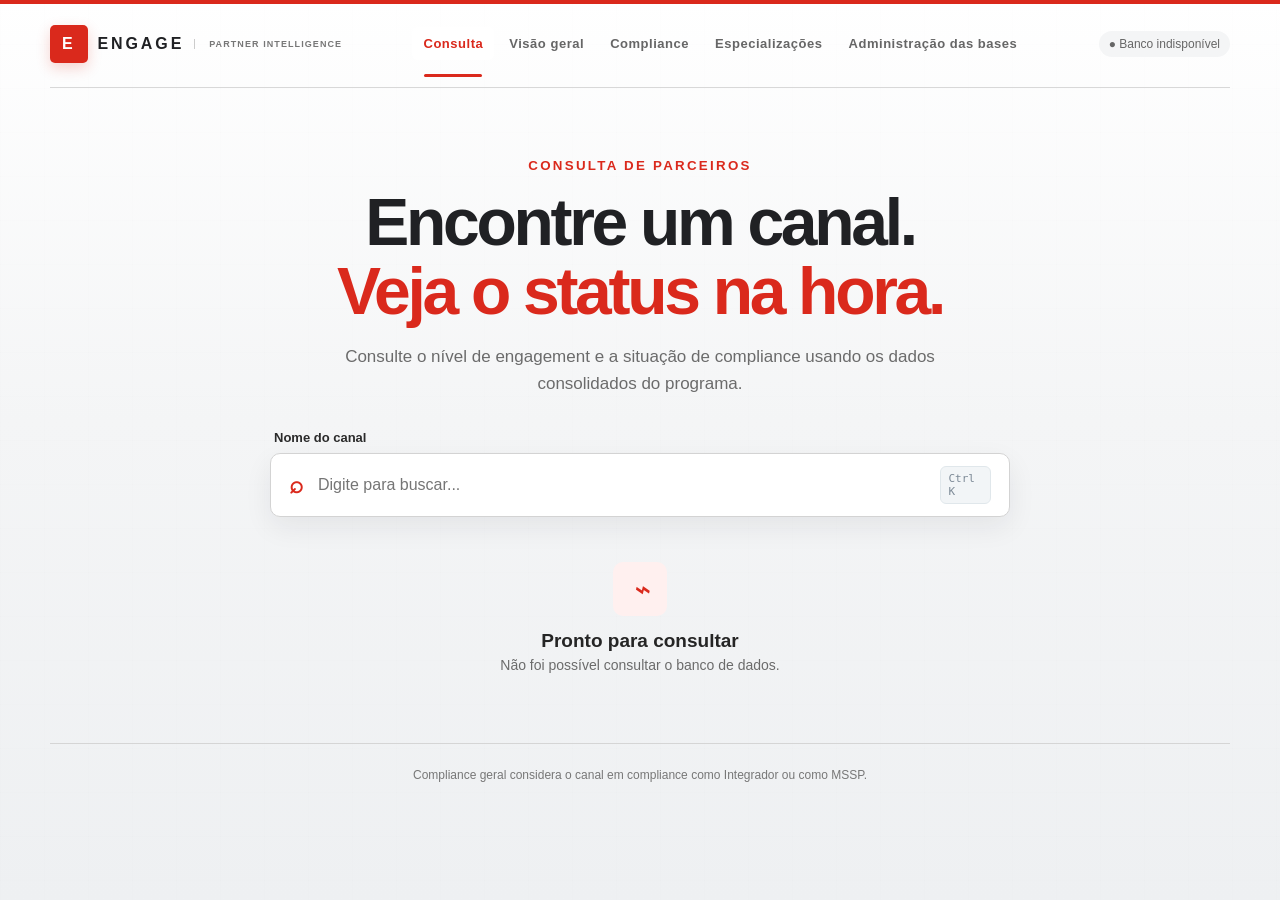
==== FTNT-Engage/index.html @ 1f42de80 "Beta validada inicial do Engage Partner Intelligence" ====
﻿<!doctype html><html lang="pt-BR"><head><meta charset="UTF-8"><meta name="viewport" content="width=device-width,initial-scale=1"><title>Engage | Consulta de Canal</title><link rel="stylesheet" href="styles.css"><link rel="stylesheet" href="fortinet-theme.css"></head><body><div class="shell"><header><b><i>E</i> ENGAGE</b><nav class="top-nav"><a class="active" href="index.html">Consulta</a><a href="visao-geral.html">Visão geral</a><a href="compliance.html">Compliance</a><a href="especializacoes.html">Especializações</a><a href="bases.html">Administração das bases</a></nav><span id="periodBadge">● Carregando base...</span></header><main><section class="hero"><small>CONSULTA DE PARCEIROS</small><h1>Encontre um canal.<br><em>Veja o status na hora.</em></h1><p>Consulte o nível de engagement e a situação de compliance usando os dados consolidados do programa.</p><div class="search" id="searchWrap"><label for="q">Nome do canal</label><div><strong>⌕</strong><input id="q" autocomplete="off" placeholder="Digite para buscar..."><kbd>Ctrl K</kbd></div><aside id="suggestions" hidden></aside></div></section><section id="result" class="result" hidden><div class="result-head"><div><small>RESULTADO DA CONSULTA</small><h2 id="name"></h2></div><button id="clear">Nova consulta</button></div><div class="primary"><article><label>Nível de engagement</label><h3 id="level"></h3><i></i></article><article id="complianceCard" class="compliance"><label>Compliance geral</label><h3><b id="icon"></b><span id="compliance"></span></h3><p id="description"></p></article></div><div class="details"><article><label>Compliance Integrador</label><b id="integrator"></b></article><article><label>Conta MSSP</label><b id="msspAccount"></b></article><article><label>Compliance MSSP</label><b id="mssp"></b></article><article><label>Responsável</label><b id="owner"></b></article></div><section class="specializations"><div class="specializations-head"><div><small>ESPECIALIZAÇÕES</small><h3>Status das especializações</h3></div><b id="specializationSummary"></b></div><div id="specializationGrid" class="specialization-grid"></div><div id="specializationEmpty" class="specialization-empty" hidden>Sem dados de especialização nesta base.</div></section></section><section id="empty" class="empty"><i>⌁</i><h2>Pronto para consultar</h2><p id="emptyMessage">Carregando dados do SQLite...</p></section></main><footer>Compliance geral considera o canal em compliance como Integrador ou como MSSP.</footer></div><script src="dashboard-data.js"></script><script src="app.js"></script></body></html>
---- FTNT-Engage/styles.css ----
:root{--navy:#123653;--ink:#13283f;--muted:#6d7b8b;--teal:#00a78e;--line:#dce6ec;--red:#d94b4b}*{box-sizing:border-box}body{margin:0;font-family:Arial,sans-serif;color:var(--ink);background:radial-gradient(circle at 50% 0,#fff,#eef4f7);min-height:100vh}body:before{content:"";position:fixed;inset:0;pointer-events:none;opacity:.35;background-image:linear-gradient(#1236530b 1px,transparent 1px),linear-gradient(90deg,#1236530b 1px,transparent 1px);background-size:36px 36px}.shell{position:relative;width:min(1100px,calc(100% - 36px));margin:auto}header{height:84px;display:flex;align-items:center;justify-content:space-between;border-bottom:1px solid var(--line);color:var(--navy);letter-spacing:.12em}header b{display:flex;align-items:center;gap:10px}header i{font-style:normal;color:#fff;background:var(--navy);padding:9px 11px;border-radius:10px 10px 10px 3px}header span{font-size:12px;color:var(--muted);letter-spacing:0}.hero{max-width:740px;margin:68px auto 45px;text-align:center}.hero small,.result small{color:var(--teal);font-weight:bold;letter-spacing:.17em}.hero h1{margin:14px 0 18px;font-size:clamp(40px,6vw,66px);line-height:1.04;letter-spacing:-.05em;color:var(--navy)}.hero h1 em{font-style:normal;color:#6a8296}.hero>p{max-width:610px;margin:0 auto 32px;color:var(--muted);font-size:17px;line-height:1.6}.search{position:relative;text-align:left;z-index:3}.search label{display:block;margin:0 0 8px 4px;font-size:13px;font-weight:bold}.search>div{height:64px;display:flex;align-items:center;gap:13px;padding:0 18px;background:#fff;border:1px solid #ccd8e1;border-radius:16px;box-shadow:0 14px 35px #23415f1a}.search:focus-within>div{border-color:var(--teal);box-shadow:0 0 0 4px #00a78e1f,0 14px 35px #23415f1a}.search input{width:100%;border:0;outline:0;font-size:16px;color:var(--ink)}.search strong{font-size:24px;color:#8291a1}.search kbd{font-size:11px;color:#7c8996;background:#f2f5f7;border:1px solid #e0e7eb;padding:5px 7px;border-radius:6px}.search aside{position:absolute;top:94px;left:0;right:0;max-height:310px;overflow:auto;padding:8px;background:#fff;border:1px solid var(--line);border-radius:14px;box-shadow:0 25px 60px #19355224}.suggestion{width:100%;display:flex;justify-content:space-between;gap:15px;padding:12px 14px;border:0;border-radius:9px;background:#fff;text-align:left;color:var(--ink);cursor:pointer}.suggestion:hover,.suggestion.active{background:#edf5f8}.suggestion small{color:var(--muted);white-space:nowrap}.result{max-width:960px;margin:0 auto 65px;padding:30px;background:#fffffff2;border:1px solid var(--line);border-radius:24px;box-shadow:0 25px 60px #1935521f;animation:up .35s ease}@keyframes up{from{opacity:0;transform:translateY(12px)}}.result-head{display:flex;justify-content:space-between;gap:20px;margin-bottom:22px}.result h2{margin:7px 0 0;color:var(--navy);font-size:24px}.result-head button{align-self:start;padding:10px 14px;border:1px solid var(--line);border-radius:10px;background:#fff;color:var(--navy);font-weight:bold;cursor:pointer}.primary,.details{display:grid;gap:15px}.primary{grid-template-columns:.9fr 1.1fr}.primary article{min-height:178px;padding:23px;border:1px solid var(--line);border-radius:18px;background:#fff}.primary label,.details label{color:var(--muted);font-size:12px;font-weight:bold;text-transform:uppercase;letter-spacing:.05em}.primary h3{margin:34px 0 0;font-size:34px;color:var(--navy)}.primary>article>i{display:block;width:45px;height:4px;margin-top:11px;background:var(--teal);border-radius:4px}.primary .compliance{background:#e6f7f3;border-color:#bce9df}.compliance h3{display:flex;align-items:center;gap:12px;color:#087565}.compliance h3 b{display:grid;place-items:center;width:35px;height:35px;border-radius:50%;background:var(--teal);color:white;font-size:18px}.compliance p{margin-left:48px;color:#3f6f68;font-size:14px}.compliance.negative{background:#fff0ef;border-color:#f1c9c6}.compliance.negative h3{color:#b93b3b}.compliance.negative h3 b{background:var(--red)}.compliance.negative p{color:#8e5b58}.details{grid-template-columns:repeat(4,1fr);margin-top:15px}.details article{min-height:110px;padding:18px;display:flex;flex-direction:column;justify-content:space-between;background:#f6f9fa;border:1px solid #e2e9ee;border-radius:14px}.details b{color:var(--navy);font-size:16px}.details b.yes{color:#087565}.details b.no{color:#b93b3b}.empty{text-align:center;color:var(--muted);margin:10px auto 70px}.empty>i{display:grid;place-items:center;width:54px;height:54px;margin:auto;background:#e6f7f3;color:var(--teal);border-radius:16px;font-size:29px}.empty h2{margin:14px 0 5px;color:var(--navy);font-size:19px}.empty p{margin:0;font-size:14px}footer{height:64px;display:grid;place-items:center;border-top:1px solid var(--line);color:#8593a0;font-size:12px}[hidden]{display:none!important}@media(max-width:720px){header span{display:none}.hero{margin-top:45px}.hero h1{font-size:39px}.hero>p{font-size:15px}.result{padding:21px}.primary{grid-template-columns:1fr}.details{grid-template-columns:1fr 1fr}}@media(max-width:450px){.details{grid-template-columns:1fr}.search kbd{display:none}.result-head{display:grid}.primary article{min-height:150px}}
.specializations{margin-top:26px;padding-top:24px;border-top:1px solid var(--line)}.specializations-head{display:flex;align-items:end;justify-content:space-between;gap:18px;margin-bottom:14px}.specializations-head h3{margin:5px 0 0;color:var(--navy);font-size:20px}.specializations-head>b{color:var(--teal);font-size:14px}.specialization-grid{display:grid;grid-template-columns:repeat(2,1fr);gap:10px}.specialization-grid article{display:flex;align-items:center;justify-content:space-between;gap:15px;min-height:62px;padding:14px 16px;border:1px solid #e2e9ee;border-radius:12px;background:#f6f9fa}.specialization-grid span{color:var(--navy);font-size:14px;font-weight:bold}.specialization-grid b{white-space:nowrap;font-size:12px}.specialization-grid .eligible{background:#e6f7f3;border-color:#bce9df}.specialization-grid .eligible b{color:#087565}.specialization-grid .not-eligible b{color:#7e8b98}.specialization-empty{padding:22px;border:1px dashed #cbd7df;border-radius:12px;background:#f7f9fa;color:var(--muted);text-align:center;font-size:14px}@media(max-width:650px){.specialization-grid{grid-template-columns:1fr}.specializations-head{align-items:start;flex-direction:column}}
---- FTNT-Engage/fortinet-theme.css ----
﻿:root{--fortinet-red:#da291c;--fortinet-red-dark:#b51f16;--fortinet-black:#202124;--fortinet-graphite:#343434;--fortinet-gray:#6b6b6b;--fortinet-light:#f4f5f6;--fortinet-border:#dedede;--navy:#252525;--ink:#2b2b2b;--muted:#6b6b6b;--teal:#da291c;--line:#dedede;--red:#c62828;--amber:#c47a00}
html{background:#f3f4f5}body{background:linear-gradient(180deg,#fff 0,#f4f5f6 420px,#eef0f2 100%);font-family:Arial,"Helvetica Neue",sans-serif}body:before{opacity:.18;background-image:linear-gradient(#2b2b2b0a 1px,transparent 1px),linear-gradient(90deg,#2b2b2b0a 1px,transparent 1px);background-size:44px 44px}body:after{content:"";position:fixed;z-index:50;top:0;left:0;right:0;height:4px;background:var(--fortinet-red)}.shell{width:min(1180px,calc(100% - 40px))}header{height:88px;border-bottom:1px solid #d8d8d8;color:var(--fortinet-black)}header>b{font-size:16px;letter-spacing:.18em}header i{background:var(--fortinet-red);border-radius:5px;padding:10px 12px;box-shadow:0 5px 14px #da291c35}header>b:after{content:"PARTNER INTELLIGENCE";padding-left:14px;border-left:1px solid #ccc;color:#777;font-size:9px;letter-spacing:.12em}.top-nav a{position:relative;border-radius:6px;color:#666;letter-spacing:.04em}.top-nav a:hover{color:var(--fortinet-red);background:#fff3f2;box-shadow:none}.top-nav a.active{color:var(--fortinet-red);background:#fff;box-shadow:none}.top-nav a.active:after{content:"";position:absolute;left:12px;right:12px;bottom:-17px;height:3px;background:var(--fortinet-red);border-radius:3px}header>span{padding:6px 10px;border-radius:20px;background:#f4f5f6;color:#666}.hero small,.result small,.page-title small,.upload-heading small{color:var(--fortinet-red)!important}.hero h1,.page-title h1{color:var(--fortinet-black)}.hero h1 em{color:var(--fortinet-red)}.search>div{border-radius:10px;border-color:#d3d3d3;box-shadow:0 10px 28px #20212412}.search:focus-within>div{border-color:var(--fortinet-red);box-shadow:0 0 0 4px #da291c18,0 12px 30px #20212414}.search strong{color:var(--fortinet-red)}.suggestion:hover,.suggestion.active{background:#fff1f0}.result,.metric-grid article,.panel,.source-grid>article,.notice,.upload-panel,.history-panel{border-color:#ddd!important;border-radius:12px!important;box-shadow:0 10px 28px #2021240d!important}.result{border-top:4px solid var(--fortinet-red)!important}.result-head button{border-color:#d6d6d6;color:#444}.result-head button:hover{border-color:var(--fortinet-red);color:var(--fortinet-red)}.primary>article,.details article{border-radius:10px}.primary>article:first-child>i{background:var(--fortinet-red)}.primary .compliance:not(.negative) h3 b{background:#138a63}.empty>i{background:#fff0ef;color:var(--fortinet-red);border-radius:10px}.specialization-grid article{border-radius:8px}footer{color:#777;border-top-color:#d5d5d5}.dashboard-page{max-width:1040px}.owner-filter{border-radius:10px;border-color:#d7d7d7;box-shadow:0 6px 18px #2021240a}.owner-filter select{border-radius:6px;background:#fafafa;border-color:#d0d0d0}.owner-filter select:focus{border-color:var(--fortinet-red);box-shadow:0 0 0 3px #da291c18}.metric-grid article:not(.positive):not(.negative):not(.attention){border-top:3px solid var(--fortinet-red)!important}.metric-grid strong{color:var(--fortinet-black)}.metric-grid .positive{background:#edf8f4;border-color:#c6e7da!important}.metric-grid .negative{background:#fff1f0;border-color:#efc8c4!important}.metric-grid .negative strong{color:#c62828}.metric-grid .attention{background:#fff8e9;border-color:#ecd9aa!important}.panel h2,.source-grid h2,.history-head h2{color:var(--fortinet-black)}.panel h2:before,.history-head h2:before{content:"";display:inline-block;width:4px;height:17px;margin-right:9px;border-radius:2px;background:var(--fortinet-red);vertical-align:-2px}.bar-row i{height:8px;background:#e5e6e7}.bar-row i b{background:linear-gradient(90deg,var(--fortinet-red-dark),var(--fortinet-red))}.action-panel a,.primary-link{color:var(--fortinet-red)}.source-head i{background:var(--fortinet-red);border-radius:6px}.upload-heading>b{background:#fff0ef;color:var(--fortinet-red)}.upload-actions button{background:var(--fortinet-red);border-radius:6px}.upload-actions button:hover{background:var(--fortinet-red-dark)}.history-head button{border-radius:6px}.file-box{border-radius:9px}.file-box:hover{border-color:var(--fortinet-red);background:#fff7f6}.file-box i{background:var(--fortinet-red);border-radius:6px}.drilldown{background:#161616a8}.drilldown-card{border-radius:12px;border-top:4px solid var(--fortinet-red)}.drilldown-head small{color:var(--fortinet-red)}.drilldown-head button{border-radius:6px}.drilldown-list a{border-radius:7px}.drilldown-list a:hover{border-color:#e4a39d;background:#fff5f4}.delete-import{border-radius:6px}.meta-rule{border-left:4px solid var(--fortinet-red)}
@media(max-width:1000px){.top-nav a.active:after{bottom:-9px}header>b:after{display:none}}
@media(max-width:800px){.owner-filter{align-items:stretch;flex-direction:column}.owner-filter select{min-width:0;width:100%}.owner-filter span{margin-left:0}.dashboard-page{max-width:100%}}
.dashboard-filter{display:grid;align-items:end;gap:12px 14px}.dashboard-filter.three-fields{grid-template-columns:110px 120px minmax(260px,1fr)}.dashboard-filter.four-fields{grid-template-columns:110px 120px minmax(260px,1fr) 190px}.dashboard-filter .filter-field{display:grid;gap:6px;min-width:0}.dashboard-filter .filter-field label{color:var(--ink);font-size:11px;font-weight:bold}.dashboard-filter .filter-field select{width:100%;min-width:0;margin:0}.dashboard-filter .filter-context{grid-column:1/-1;margin:2px 0 0;padding-top:11px;border-top:1px solid var(--line);color:var(--muted);font-size:11px;text-align:left}@media(max-width:900px){.dashboard-filter.three-fields,.dashboard-filter.four-fields{grid-template-columns:1fr 1fr}.dashboard-filter .owner-field{grid-column:1/-1}}@media(max-width:560px){.dashboard-filter.three-fields,.dashboard-filter.four-fields{grid-template-columns:1fr}.dashboard-filter .owner-field{grid-column:auto}}
.top-nav{display:flex;align-items:center;gap:4px}.top-nav a{padding:9px 11px;font-size:13px;font-weight:bold;text-decoration:none;white-space:nowrap}@media(max-width:1000px){header{height:auto;min-height:84px;flex-wrap:wrap;padding:14px 0}.top-nav{order:3;width:100%;overflow-x:auto;padding-top:8px;border-top:1px solid var(--line)}.top-nav a.active:after{bottom:-9px}}
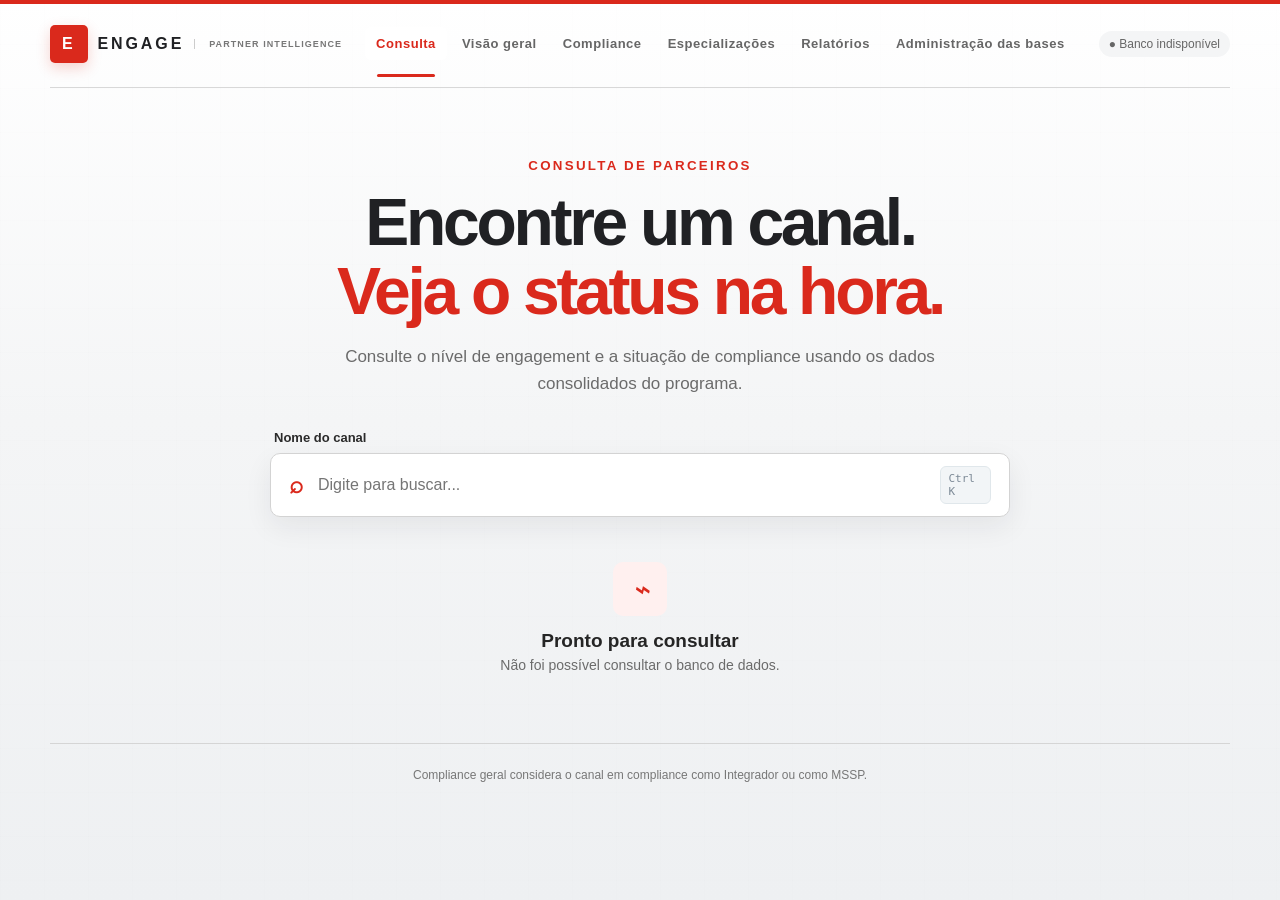
==== commit 00c0073b: "Adiciona relatórios PPTX por Account Owner" ====
--- a/FTNT-Engage/index.html
+++ b/FTNT-Engage/index.html
@@ -1,3 +1 @@
-﻿<!doctype html><html lang="pt-BR"><head><meta charset="UTF-8"><meta name="viewport" content="width=device-width,initial-scale=1"><title>Engage | Consulta de Canal</title><link rel="stylesheet" href="styles.css"><link rel="stylesheet" href="fortinet-theme.css"></head><body><div class="shell"><header><b><i>E</i> ENGAGE</b><nav class="top-nav"><a class="active" href="index.html">Consulta</a><a href="visao-geral.html">Visão geral</a><a href="compliance.html">Compliance</a><a href="especializacoes.html">Especializações</a><a href="bases.html">Administração das bases</a></nav><span id="periodBadge">● Carregando base...</span></header><main><section class="hero"><small>CONSULTA DE PARCEIROS</small><h1>Encontre um canal.<br><em>Veja o status na hora.</em></h1><p>Consulte o nível de engagement e a situação de compliance usando os dados consolidados do programa.</p><div class="search" id="searchWrap"><label for="q">Nome do canal</label><div><strong>⌕</strong><input id="q" autocomplete="off" placeholder="Digite para buscar..."><kbd>Ctrl K</kbd></div><aside id="suggestions" hidden></aside></div></section><section id="result" class="result" hidden><div class="result-head"><div><small>RESULTADO DA CONSULTA</small><h2 id="name"></h2></div><button id="clear">Nova consulta</button></div><div class="primary"><article><label>Nível de engagement</label><h3 id="level"></h3><i></i></article><article id="complianceCard" class="compliance"><label>Compliance geral</label><h3><b id="icon"></b><span id="compliance"></span></h3><p id="description"></p></article></div><div class="details"><article><label>Compliance Integrador</label><b id="integrator"></b></article><article><label>Conta MSSP</label><b id="msspAccount"></b></article><article><label>Compliance MSSP</label><b id="mssp"></b></article><article><label>Responsável</label><b id="owner"></b></article></div><section class="specializations"><div class="specializations-head"><div><small>ESPECIALIZAÇÕES</small><h3>Status das especializações</h3></div><b id="specializationSummary"></b></div><div id="specializationGrid" class="specialization-grid"></div><div id="specializationEmpty" class="specialization-empty" hidden>Sem dados de especialização nesta base.</div></section></section><section id="empty" class="empty"><i>⌁</i><h2>Pronto para consultar</h2><p id="emptyMessage">Carregando dados do SQLite...</p></section></main><footer>Compliance geral considera o canal em compliance como Integrador ou como MSSP.</footer></div><script src="dashboard-data.js"></script><script src="app.js"></script></body></html>
-
-
+<!doctype html><html lang="pt-BR"><head><meta charset="UTF-8"><meta name="viewport" content="width=device-width,initial-scale=1"><title>Engage | Consulta de Canal</title><link rel="stylesheet" href="styles.css"><link rel="stylesheet" href="fortinet-theme.css"></head><body><div class="shell"><header><b><i>E</i> ENGAGE</b><nav class="top-nav"><a class="active" href="index.html">Consulta</a><a href="visao-geral.html">Visão geral</a><a href="compliance.html">Compliance</a><a href="especializacoes.html">Especializações</a><a href="relatorios.html">Relatórios</a><a href="bases.html">Administração das bases</a></nav><span id="periodBadge">● Carregando base...</span></header><main><section class="hero"><small>CONSULTA DE PARCEIROS</small><h1>Encontre um canal.<br><em>Veja o status na hora.</em></h1><p>Consulte o nível de engagement e a situação de compliance usando os dados consolidados do programa.</p><div class="search" id="searchWrap"><label for="q">Nome do canal</label><div><strong>⌕</strong><input id="q" autocomplete="off" placeholder="Digite para buscar..."><kbd>Ctrl K</kbd></div><aside id="suggestions" hidden></aside></div></section><section id="result" class="result" hidden><div class="result-head"><div><small>RESULTADO DA CONSULTA</small><h2 id="name"></h2></div><div class="result-actions"><button id="exportPng" type="button">Exportar PNG</button><button id="exportPptx" type="button" class="primary-export">Exportar PPTX</button><button id="clear" type="button">Nova consulta</button></div></div><div class="primary"><article><label>Nível de engagement</label><h3 id="level"></h3><i></i></article><article id="complianceCard" class="compliance"><label>Compliance geral</label><h3><b id="icon"></b><span id="compliance"></span></h3><p id="description"></p></article></div><div class="details"><article><label>Compliance Integrador</label><b id="integrator"></b></article><article><label>Conta MSSP</label><b id="msspAccount"></b></article><article><label>Compliance MSSP</label><b id="mssp"></b></article><article><label>Responsável</label><b id="owner"></b></article></div><section class="specializations"><div class="specializations-head"><div><small>ESPECIALIZAÇÕES</small><h3>Status das especializações</h3></div><b id="specializationSummary"></b></div><div id="specializationGrid" class="specialization-grid"></div><div id="specializationEmpty" class="specialization-empty" hidden>Sem dados de especialização nesta base.</div></section><article id="pendingSummary" class="pending-summary"><div class="pending-summary-head"><label>Pendências</label><strong id="pendingSummaryStatus"></strong></div><div id="pendingSummaryItems" class="pending-summary-items"></div></article><article id="certificationSummary" class="certification-summary"><div class="certification-summary-head"><label>Certificações existentes</label><strong id="certificationSummaryStatus"></strong></div><div id="certificationSummaryItems" class="certification-summary-items"></div></article></section><section id="empty" class="empty"><i>⌁</i><h2>Pronto para consultar</h2><p id="emptyMessage">Carregando dados do SQLite...</p></section></main><footer>Compliance geral considera o canal em compliance como Integrador ou como MSSP.</footer></div><script src="dashboard-data.js"></script><script src="app.js"></script><script src="vendor/pptxgen.bundle.js"></script><script src="export-result.js"></script></body></html>
--- a/FTNT-Engage/styles.css
+++ b/FTNT-Engage/styles.css
@@ -1,2 +1,5 @@
 :root{--navy:#123653;--ink:#13283f;--muted:#6d7b8b;--teal:#00a78e;--line:#dce6ec;--red:#d94b4b}*{box-sizing:border-box}body{margin:0;font-family:Arial,sans-serif;color:var(--ink);background:radial-gradient(circle at 50% 0,#fff,#eef4f7);min-height:100vh}body:before{content:"";position:fixed;inset:0;pointer-events:none;opacity:.35;background-image:linear-gradient(#1236530b 1px,transparent 1px),linear-gradient(90deg,#1236530b 1px,transparent 1px);background-size:36px 36px}.shell{position:relative;width:min(1100px,calc(100% - 36px));margin:auto}header{height:84px;display:flex;align-items:center;justify-content:space-between;border-bottom:1px solid var(--line);color:var(--navy);letter-spacing:.12em}header b{display:flex;align-items:center;gap:10px}header i{font-style:normal;color:#fff;background:var(--navy);padding:9px 11px;border-radius:10px 10px 10px 3px}header span{font-size:12px;color:var(--muted);letter-spacing:0}.hero{max-width:740px;margin:68px auto 45px;text-align:center}.hero small,.result small{color:var(--teal);font-weight:bold;letter-spacing:.17em}.hero h1{margin:14px 0 18px;font-size:clamp(40px,6vw,66px);line-height:1.04;letter-spacing:-.05em;color:var(--navy)}.hero h1 em{font-style:normal;color:#6a8296}.hero>p{max-width:610px;margin:0 auto 32px;color:var(--muted);font-size:17px;line-height:1.6}.search{position:relative;text-align:left;z-index:3}.search label{display:block;margin:0 0 8px 4px;font-size:13px;font-weight:bold}.search>div{height:64px;display:flex;align-items:center;gap:13px;padding:0 18px;background:#fff;border:1px solid #ccd8e1;border-radius:16px;box-shadow:0 14px 35px #23415f1a}.search:focus-within>div{border-color:var(--teal);box-shadow:0 0 0 4px #00a78e1f,0 14px 35px #23415f1a}.search input{width:100%;border:0;outline:0;font-size:16px;color:var(--ink)}.search strong{font-size:24px;color:#8291a1}.search kbd{font-size:11px;color:#7c8996;background:#f2f5f7;border:1px solid #e0e7eb;padding:5px 7px;border-radius:6px}.search aside{position:absolute;top:94px;left:0;right:0;max-height:310px;overflow:auto;padding:8px;background:#fff;border:1px solid var(--line);border-radius:14px;box-shadow:0 25px 60px #19355224}.suggestion{width:100%;display:flex;justify-content:space-between;gap:15px;padding:12px 14px;border:0;border-radius:9px;background:#fff;text-align:left;color:var(--ink);cursor:pointer}.suggestion:hover,.suggestion.active{background:#edf5f8}.suggestion small{color:var(--muted);white-space:nowrap}.result{max-width:960px;margin:0 auto 65px;padding:30px;background:#fffffff2;border:1px solid var(--line);border-radius:24px;box-shadow:0 25px 60px #1935521f;animation:up .35s ease}@keyframes up{from{opacity:0;transform:translateY(12px)}}.result-head{display:flex;justify-content:space-between;gap:20px;margin-bottom:22px}.result h2{margin:7px 0 0;color:var(--navy);font-size:24px}.result-head button{align-self:start;padding:10px 14px;border:1px solid var(--line);border-radius:10px;background:#fff;color:var(--navy);font-weight:bold;cursor:pointer}.primary,.details{display:grid;gap:15px}.primary{grid-template-columns:.9fr 1.1fr}.primary article{min-height:178px;padding:23px;border:1px solid var(--line);border-radius:18px;background:#fff}.primary label,.details label{color:var(--muted);font-size:12px;font-weight:bold;text-transform:uppercase;letter-spacing:.05em}.primary h3{margin:34px 0 0;font-size:34px;color:var(--navy)}.primary>article>i{display:block;width:45px;height:4px;margin-top:11px;background:var(--teal);border-radius:4px}.primary .compliance{background:#e6f7f3;border-color:#bce9df}.compliance h3{display:flex;align-items:center;gap:12px;color:#087565}.compliance h3 b{display:grid;place-items:center;width:35px;height:35px;border-radius:50%;background:var(--teal);color:white;font-size:18px}.compliance p{margin-left:48px;color:#3f6f68;font-size:14px}.compliance.negative{background:#fff0ef;border-color:#f1c9c6}.compliance.negative h3{color:#b93b3b}.compliance.negative h3 b{background:var(--red)}.compliance.negative p{color:#8e5b58}.details{grid-template-columns:repeat(4,1fr);margin-top:15px}.details article{min-height:110px;padding:18px;display:flex;flex-direction:column;justify-content:space-between;background:#f6f9fa;border:1px solid #e2e9ee;border-radius:14px}.details b{color:var(--navy);font-size:16px}.details b.yes{color:#087565}.details b.no{color:#b93b3b}.empty{text-align:center;color:var(--muted);margin:10px auto 70px}.empty>i{display:grid;place-items:center;width:54px;height:54px;margin:auto;background:#e6f7f3;color:var(--teal);border-radius:16px;font-size:29px}.empty h2{margin:14px 0 5px;color:var(--navy);font-size:19px}.empty p{margin:0;font-size:14px}footer{height:64px;display:grid;place-items:center;border-top:1px solid var(--line);color:#8593a0;font-size:12px}[hidden]{display:none!important}@media(max-width:720px){header span{display:none}.hero{margin-top:45px}.hero h1{font-size:39px}.hero>p{font-size:15px}.result{padding:21px}.primary{grid-template-columns:1fr}.details{grid-template-columns:1fr 1fr}}@media(max-width:450px){.details{grid-template-columns:1fr}.search kbd{display:none}.result-head{display:grid}.primary article{min-height:150px}}
-.specializations{margin-top:26px;padding-top:24px;border-top:1px solid var(--line)}.specializations-head{display:flex;align-items:end;justify-content:space-between;gap:18px;margin-bottom:14px}.specializations-head h3{margin:5px 0 0;color:var(--navy);font-size:20px}.specializations-head>b{color:var(--teal);font-size:14px}.specialization-grid{display:grid;grid-template-columns:repeat(2,1fr);gap:10px}.specialization-grid article{display:flex;align-items:center;justify-content:space-between;gap:15px;min-height:62px;padding:14px 16px;border:1px solid #e2e9ee;border-radius:12px;background:#f6f9fa}.specialization-grid span{color:var(--navy);font-size:14px;font-weight:bold}.specialization-grid b{white-space:nowrap;font-size:12px}.specialization-grid .eligible{background:#e6f7f3;border-color:#bce9df}.specialization-grid .eligible b{color:#087565}.specialization-grid .not-eligible b{color:#7e8b98}.specialization-empty{padding:22px;border:1px dashed #cbd7df;border-radius:12px;background:#f7f9fa;color:var(--muted);text-align:center;font-size:14px}@media(max-width:650px){.specialization-grid{grid-template-columns:1fr}.specializations-head{align-items:start;flex-direction:column}}+.specializations{margin-top:26px;padding-top:24px;border-top:1px solid var(--line)}.specializations-head{display:flex;align-items:end;justify-content:space-between;gap:18px;margin-bottom:14px}.specializations-head h3{margin:5px 0 0;color:var(--navy);font-size:20px}.specializations-head>b{color:var(--teal);font-size:14px}.specialization-grid{display:grid;grid-template-columns:repeat(2,1fr);gap:10px}.specialization-grid article{display:flex;align-items:center;justify-content:space-between;gap:15px;min-height:62px;padding:14px 16px;border:1px solid #e2e9ee;border-radius:12px;background:#f6f9fa}.specialization-grid span{color:var(--navy);font-size:14px;font-weight:bold}.specialization-grid b{white-space:nowrap;font-size:12px}.specialization-grid .eligible{background:#e6f7f3;border-color:#bce9df}.specialization-grid .eligible b{color:#087565}.specialization-grid .not-eligible b{color:#7e8b98}.specialization-empty{padding:22px;border:1px dashed #cbd7df;border-radius:12px;background:#f7f9fa;color:var(--muted);text-align:center;font-size:14px}@media(max-width:650px){.specialization-grid{grid-template-columns:1fr}.specializations-head{align-items:start;flex-direction:column}}.pending-summary{margin-top:15px;padding:18px 20px;border:1px solid #efc8c4;border-left:4px solid var(--red);border-radius:12px;background:#fff1f0}.pending-summary.clear{border-color:#c6e7da;border-left-color:#168a64;background:#edf8f4}.pending-summary-head{display:flex;align-items:center;justify-content:space-between;gap:15px}.pending-summary-head label{color:var(--muted);font-size:12px;font-weight:bold;text-transform:uppercase}.pending-summary-head strong{color:#b93b3b;font-size:13px}.pending-summary.clear .pending-summary-head strong{color:#087565}.pending-summary-items{display:flex;flex-wrap:wrap;gap:8px;margin-top:12px}.pending-item{padding:7px 10px;border-radius:16px;background:#fff;color:#b93b3b;font-size:11px;font-weight:bold;box-shadow:0 2px 7px #b93b3b12}.pending-summary.clear .pending-summary-items{display:none}@media(max-width:560px){.pending-summary-head{align-items:flex-start;flex-direction:column}}
+.pending-summary{margin-top:26px}.pending-summary-items{display:grid;grid-template-columns:1fr 1fr;gap:10px}.pending-model{padding:13px 14px;border:1px solid #efc8c4;border-radius:9px;background:#fff}.pending-model h4{margin:0 0 9px;color:#b93b3b;font-size:13px}.pending-model>div{display:flex;flex-wrap:wrap;gap:6px}.cert-deficit{padding:6px 8px;border-radius:13px;background:#fff1f0;color:#b51f16;font-size:10px;font-weight:bold}.pending-awaiting{color:#8a6b2b;font-size:11px;font-weight:bold}@media(max-width:650px){.pending-summary-items{grid-template-columns:1fr}}
+.result-actions{display:flex;align-items:center;gap:8px}.result-actions button{align-self:auto}.result-actions .primary-export{border-color:var(--fortinet-red);background:var(--fortinet-red);color:#fff}.result-actions .primary-export:hover{background:var(--fortinet-red-dark);color:#fff}@media(max-width:650px){.result-actions{align-items:stretch;flex-direction:column}.result-actions button{width:100%}}
+.certification-summary{margin-top:14px;padding:18px 20px;border:1px solid #c9ded8;border-left:4px solid #087565;border-radius:12px;background:#f2faf7}.certification-summary-head{display:flex;align-items:center;justify-content:space-between;gap:15px}.certification-summary-head label{color:var(--muted);font-size:12px;font-weight:bold;text-transform:uppercase}.certification-summary-head strong{color:#087565;font-size:13px}.certification-summary-items{display:grid;grid-template-columns:repeat(4,1fr);gap:9px;margin-top:13px}.certification-item{display:flex;align-items:center;justify-content:space-between;padding:10px 12px;border:1px solid #c6e7da;border-radius:9px;background:#fff;color:#38594f;font-size:12px}.certification-item strong{display:grid;place-items:center;min-width:27px;height:27px;border-radius:50%;background:#087565;color:#fff}.certification-summary.empty-certifications{border-color:#d9e1e5;border-left-color:#82909a;background:#f7f9fa}.certification-summary.empty-certifications .certification-summary-head strong{color:#667681}.certification-summary.empty-certifications .certification-summary-items{display:none}@media(max-width:650px){.certification-summary-head{align-items:flex-start;flex-direction:column}.certification-summary-items{grid-template-columns:1fr 1fr}}
